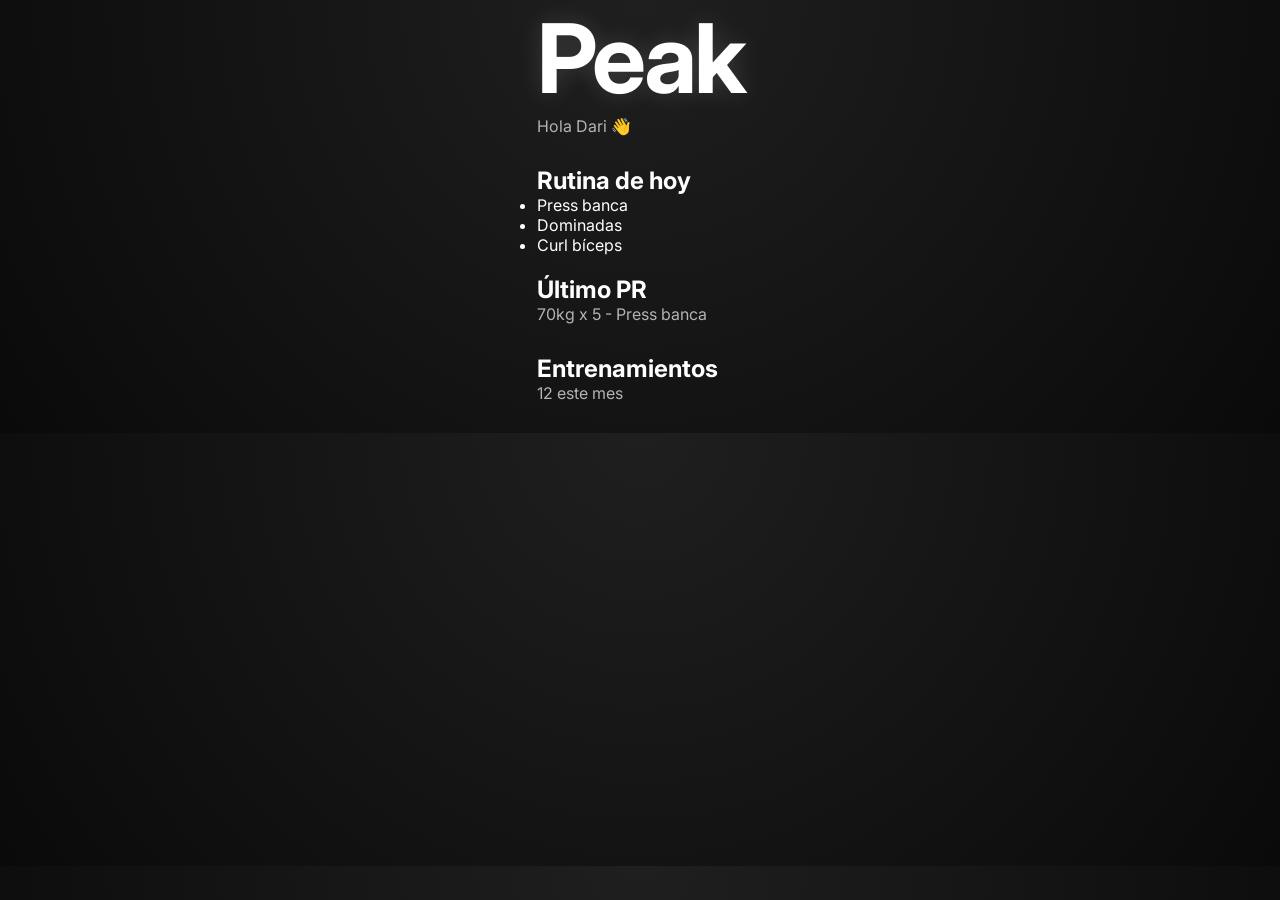
==== frontend/dashboard.html @ 18aa8bbf "Landing page y formularios iniciales" ====
<!DOCTYPE html>
<html lang="en">
<head>
    <meta charset="UTF-8">
    <meta name="viewport" content="width=device-width, initial-scale=1.0">
    <title>Peak - Dashboard</title>

    <link rel="stylesheet" href="style.css">

    <link rel="preconnect" href="https://fonts.googleapis.com">
    <link rel="preconnect" href="https://fonts.gstatic.com" crossorigin>

    <link href="https://fonts.googleapis.com/css2?family=Inter:wght@400;600;700&display=swap" rel="stylesheet">
</head>
<body>
    <div class="Dashboard">
        <div class="tobar">
            <h1>Peak</h1>
            <p>Hola Dari 👋</p>
        </div>    

        <div class="card">
            <div class="card">
                <h2>Rutina de hoy</h2>

                <ul>
                    <li>Press banca</li>
                    <li>Dominadas</li>
                    <li>Curl bíceps</li>
                </ul>
            </div>
<br>
            <div class="card">
                <h2>Último PR</h2>

                <p>70kg x 5 - Press banca</p>
            </div>

            <div class="class">
                <h2>Entrenamientos</h2>

                <p>12 este mes</p>
            </div>
        </div>
    </div>
</body>
</html>
---- frontend/style.css ----
*{
    margin: 0;
    padding: 0;
    box-sizing: border-box;
    font-family: 'Inter', sans-serif;
}

body {
    background: radial-gradient(circle at top, #1f1f1f, #0a0a0a);
    color: white;

    height: 100hv;

    display: flex;
    justify-content: center;
    align-items: center;
}

.container{
    text-align: center;
    background-color: #181818;
    padding: 50px;
    border-radius: 20px;
    width: 500px;
    gap: 10px;
    box-shadow: 0px 30px rgba(255,255,255,0.05);
    display: flex;
    flex-direction: column;
    justify-content: center;
}

h1 {
    font-size: 6rem;
    font-weight: 700;
    letter-spacing: -3px;
    text-shadow: 0px 0px 25px rgba(255,255,255,0.15);
}

p {
    color: #b3b3b3;
    margin-bottom: 30px;
}

.buttons{
    display:flex;
    gap: 15px;
    justify-content: center;
}

button{
    padding: 14px 28px;
    
    border: none;
    border-radius: 12px;

    background-color: white;
    color: black;

    font-size: 1rem;
    font-weight: 600;

    cursor: pointer;

    transition: 0.2s;
}

button:hover{
    transform: translateY(-2px);
}

.form{
    display: flex;
    flex-direction: column;

    gap: 15px;

    margin-top: 25px;
}

input{
    width: 100%;

    padding: 14px;

    border: none;
    border-radius: 12px;

    background-color: #252525;

    color: white;

    font-size: 1rem;
}

input:focus{
    outline: 2px solid white;
}
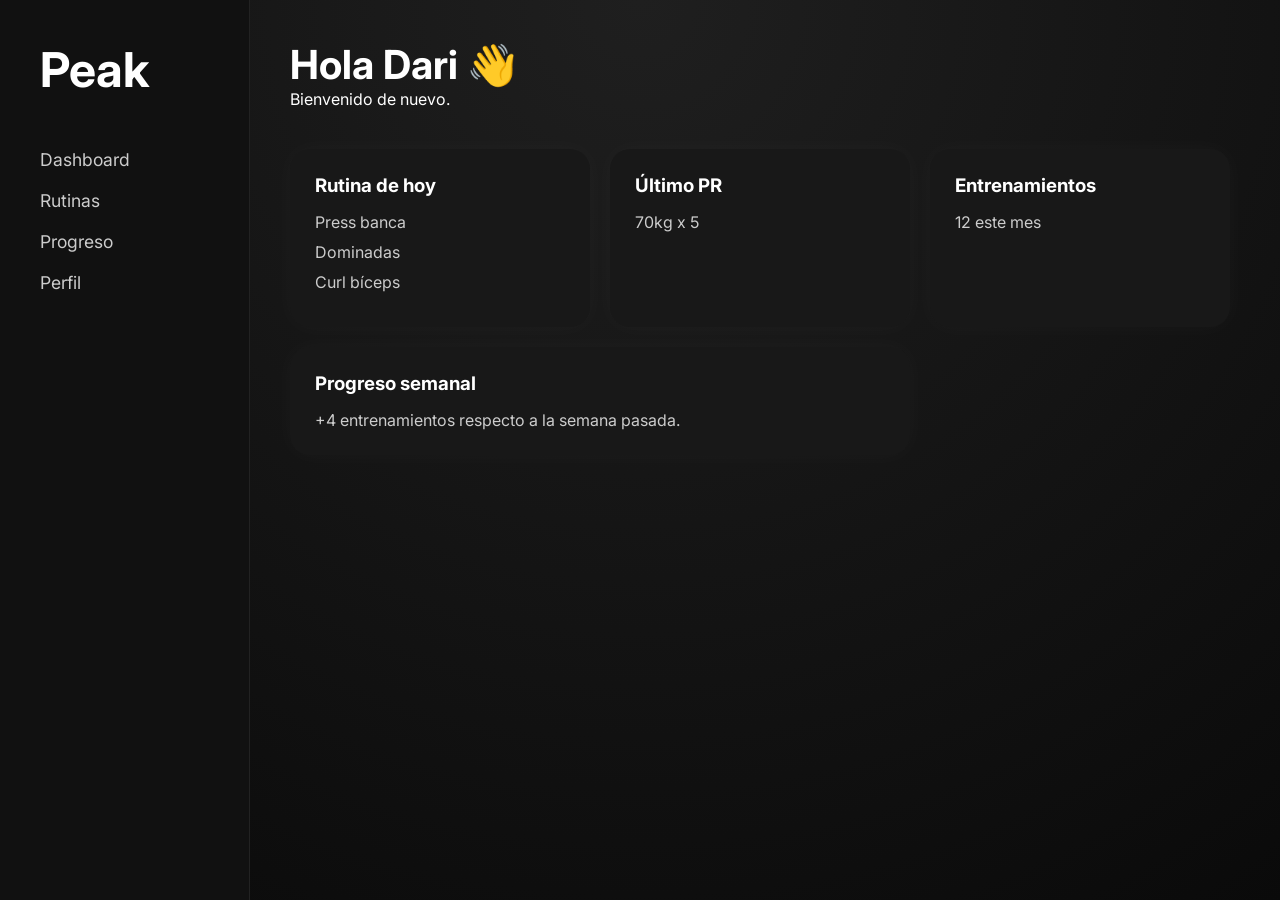
==== commit 12ed3fbb: "puse una dashboard falsa" ====
--- a/frontend/dashboard.html
+++ b/frontend/dashboard.html
@@ -1,47 +1,88 @@
 <!DOCTYPE html>
-<html lang="en">
+<html lang="es">
+
 <head>
     <meta charset="UTF-8">
+
     <meta name="viewport" content="width=device-width, initial-scale=1.0">
-    <title>Peak - Dashboard</title>
+
+    <title>Peak Dashboard</title>
 
     <link rel="stylesheet" href="style.css">
 
     <link rel="preconnect" href="https://fonts.googleapis.com">
+
     <link rel="preconnect" href="https://fonts.gstatic.com" crossorigin>
 
     <link href="https://fonts.googleapis.com/css2?family=Inter:wght@400;600;700&display=swap" rel="stylesheet">
 </head>
+
 <body>
-    <div class="Dashboard">
-        <div class="tobar">
+
+    <div class="layout">
+
+        <aside class="sidebar">
+
             <h1>Peak</h1>
-            <p>Hola Dari 👋</p>
-        </div>    
 
-        <div class="card">
-            <div class="card">
-                <h2>Rutina de hoy</h2>
+            <nav>
 
-                <ul>
-                    <li>Press banca</li>
-                    <li>Dominadas</li>
-                    <li>Curl bíceps</li>
-                </ul>
-            </div>
-<br>
-            <div class="card">
-                <h2>Último PR</h2>
+                <a href="#">Dashboard</a>
+                <a href="#">Rutinas</a>
+                <a href="#">Progreso</a>
+                <a href="#">Perfil</a>
 
-                <p>70kg x 5 - Press banca</p>
+            </nav>
+
+        </aside>
+
+        <main class="main-content">
+
+            <div class="topbar">
+
+                <div>
+                    <h2>Hola Dari 👋</h2>
+                    <p>Bienvenido de nuevo.</p>
+                </div>
+
             </div>
 
-            <div class="class">
-                <h2>Entrenamientos</h2>
+            <div class="cards">
 
-                <p>12 este mes</p>
+                <div class="card">
+                    <h3>Rutina de hoy</h3>
+
+                    <ul>
+                        <li>Press banca</li>
+                        <li>Dominadas</li>
+                        <li>Curl bíceps</li>
+                    </ul>
+                </div>
+
+                <div class="card">
+                    <h3>Último PR</h3>
+
+                    <p>70kg x 5</p>
+                </div>
+
+                <div class="card">
+                    <h3>Entrenamientos</h3>
+
+                    <p>12 este mes</p>
+                </div>
+
+                <div class="card large">
+                    <h3>Progreso semanal</h3>
+
+                    <p>+4 entrenamientos respecto a la semana pasada.</p>
+                </div>
+
             </div>
-        </div>
+
+        </main>
+
     </div>
+
 </body>
+
 </html>
--- a/frontend/style.css
+++ b/frontend/style.css
@@ -2,54 +2,71 @@
     margin: 0;
     padding: 0;
     box-sizing: border-box;
+
     font-family: 'Inter', sans-serif;
 }
 
-body {
+body{
     background: radial-gradient(circle at top, #1f1f1f, #0a0a0a);
+
     color: white;
 
-    height: 100hv;
-
-    display: flex;
-    justify-content: center;
-    align-items: center;
-}
+    min-height: 100vh;
+}
+
+/* LANDING PAGE */
 
 .container{
     text-align: center;
+
     background-color: #181818;
+
     padding: 50px;
+
     border-radius: 20px;
+
     width: 500px;
-    gap: 10px;
-    box-shadow: 0px 30px rgba(255,255,255,0.05);
+    height: 500px;
+
+    box-shadow: 0px 0px 30px rgba(255,255,255,0.05);
+
     display: flex;
     flex-direction: column;
     justify-content: center;
-}
-
-h1 {
+
+    gap: 10px;
+
+    margin: auto;
+    margin-top: 10vh;
+}
+
+.container h1{
     font-size: 6rem;
+
     font-weight: 700;
+
     letter-spacing: -3px;
+
     text-shadow: 0px 0px 25px rgba(255,255,255,0.15);
 }
 
-p {
+.container p{
     color: #b3b3b3;
+
     margin-bottom: 30px;
 }
 
 .buttons{
-    display:flex;
+    display: flex;
+
     gap: 15px;
+
     justify-content: center;
 }
 
 button{
     padding: 14px 28px;
-    
+
     border: none;
     border-radius: 12px;
 
@@ -68,6 +85,8 @@
     transform: translateY(-2px);
 }
 
+/* FORMULARIOS */
+
 .form{
     display: flex;
     flex-direction: column;
@@ -94,4 +113,112 @@
 
 input:focus{
     outline: 2px solid white;
+}
+
+/* DASHBOARD */
+
+.layout{
+    display: flex;
+
+    width: 100%;
+    min-height: 100vh;
+}
+
+.sidebar{
+    width: 250px;
+
+    background-color: #111111;
+
+    padding: 40px;
+
+    border-right: 1px solid #222222;
+}
+
+.sidebar h1{
+    font-size: 3rem;
+
+    margin-bottom: 50px;
+}
+
+.sidebar nav{
+    display: flex;
+    flex-direction: column;
+
+    gap: 20px;
+}
+
+.sidebar a{
+    color: #cccccc;
+
+    text-decoration: none;
+
+    font-size: 1.1rem;
+
+    transition: 0.2s;
+}
+
+.sidebar a:hover{
+    color: white;
+}
+
+.main-content{
+    flex: 1;
+
+    padding: 40px;
+}
+
+.topbar{
+    margin-bottom: 40px;
+}
+
+.topbar h2{
+    font-size: 2.5rem;
+}
+
+.cards{
+    display: flex;
+
+    flex-wrap: wrap;
+
+    gap: 20px;
+}
+
+.card{
+    background-color: #181818;
+
+    padding: 25px;
+
+    border-radius: 20px;
+
+    width: 300px;
+
+    transition: 0.2s;
+
+    box-shadow: 0px 0px 25px rgba(255,255,255,0.03);
+}
+
+.card:hover{
+    transform: translateY(-5px);
+}
+
+.card h3{
+    margin-bottom: 15px;
+}
+
+.card ul{
+    list-style: none;
+}
+
+.card li{
+    margin-bottom: 10px;
+
+    color: #cccccc;
+}
+
+.card p{
+    color: #cccccc;
+}
+
+.large{
+    width: 620px;
 }
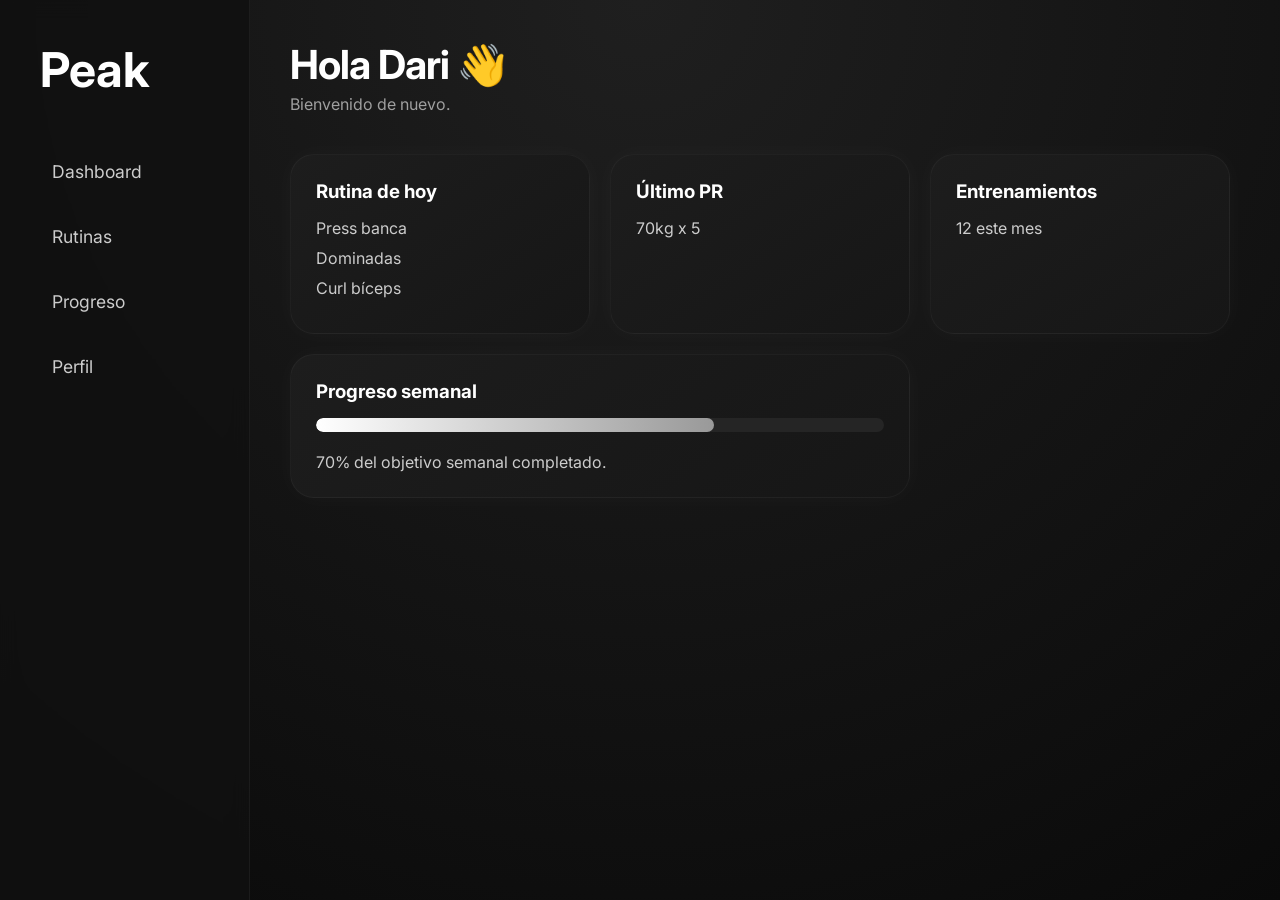
==== commit 16025f42: "termine la dashboard falsa" ====
--- a/frontend/dashboard.html
+++ b/frontend/dashboard.html
@@ -74,7 +74,13 @@
                 <div class="card large">
                     <h3>Progreso semanal</h3>
 
-                    <p>+4 entrenamientos respecto a la semana pasada.</p>
+                    <div class="progress-bar">
+
+                        <div class="progress-fill"></div>
+
+                    </div>
+
+                    <p>70% del objetivo semanal completado.</p>
                 </div>
 
             </div>
--- a/frontend/style.css
+++ b/frontend/style.css
@@ -127,17 +127,21 @@
 .sidebar{
     width: 250px;
 
-    background-color: #111111;
+    background: rgba(17,17,17,0.85);
+
+    backdrop-filter: blur(10px);
 
     padding: 40px;
 
-    border-right: 1px solid #222222;
+    border-right: 1px solid rgba(255,255,255,0.05);
 }
 
 .sidebar h1{
     font-size: 3rem;
 
     margin-bottom: 50px;
+
+    text-shadow: 0px 0px 20px rgba(255,255,255,0.015);
 }
 
 .sidebar nav{
@@ -148,6 +152,10 @@
 }
 
 .sidebar a{
+    padding: 12px;
+
+    border-radius: 12px;
+
     color: #cccccc;
 
     text-decoration: none;
@@ -159,6 +167,8 @@
 
 .sidebar a:hover{
     color: white;
+
+    background-color: rgba(255,255,255,0.05);
 }
 
 .main-content{
@@ -171,8 +181,15 @@
     margin-bottom: 40px;
 }
 
+.topbar p{
+    color: #9f9f9f;
+    margin-top: 5px;
+}
+
 .topbar h2{
     font-size: 2.5rem;
+    font-weight: 700;
+    letter-spacing: -1px;
 }
 
 .cards{
@@ -184,21 +201,32 @@
 }
 
 .card{
-    background-color: #181818;
+    background: linear-gradient(
+        145deg,
+        #1d1d1d,
+        #161616
+    );
+
+    animation: fadeIn 0.5s ease;
 
     padding: 25px;
 
-    border-radius: 20px;
+    border-radius: 24px;
 
     width: 300px;
 
-    transition: 0.2s;
-
-    box-shadow: 0px 0px 25px rgba(255,255,255,0.03);
+    transition: all 0.25s ease;
+
+    box-shadow:
+        0px 0px 25px rgba(255,255,255,0.03);
+
+    border: 1px solid rgba(255,255,255,0.04);
 }
 
 .card:hover{
-    transform: translateY(-5px);
+    transform: translateY(-6px);
+
+    box-shadow: 0px 0px 40px rgba(255,255,255,0.06);
 }
 
 .card h3{
@@ -221,4 +249,41 @@
 
 .large{
     width: 620px;
+}
+
+@keyframes fadeIn{
+
+    from{
+        opacity: 0;
+        transform: translateY(15px);
+    }
+
+    to{
+        opacity: 1;
+        transform: translateY(0px);
+    }
+}
+
+.progress-bar{
+    width: 100%;
+    height: 14px;
+
+    background-color: #252525;
+
+    border-radius: 20px;
+
+    margin-bottom: 20px;
+
+    overflow: hidden;
+}
+
+.progress-fill{
+    width: 70%;
+    height: 100%;
+
+    background: linear-gradient(
+        90deg, white, #999999
+    );
+
+    border-radius: 20px;
 }
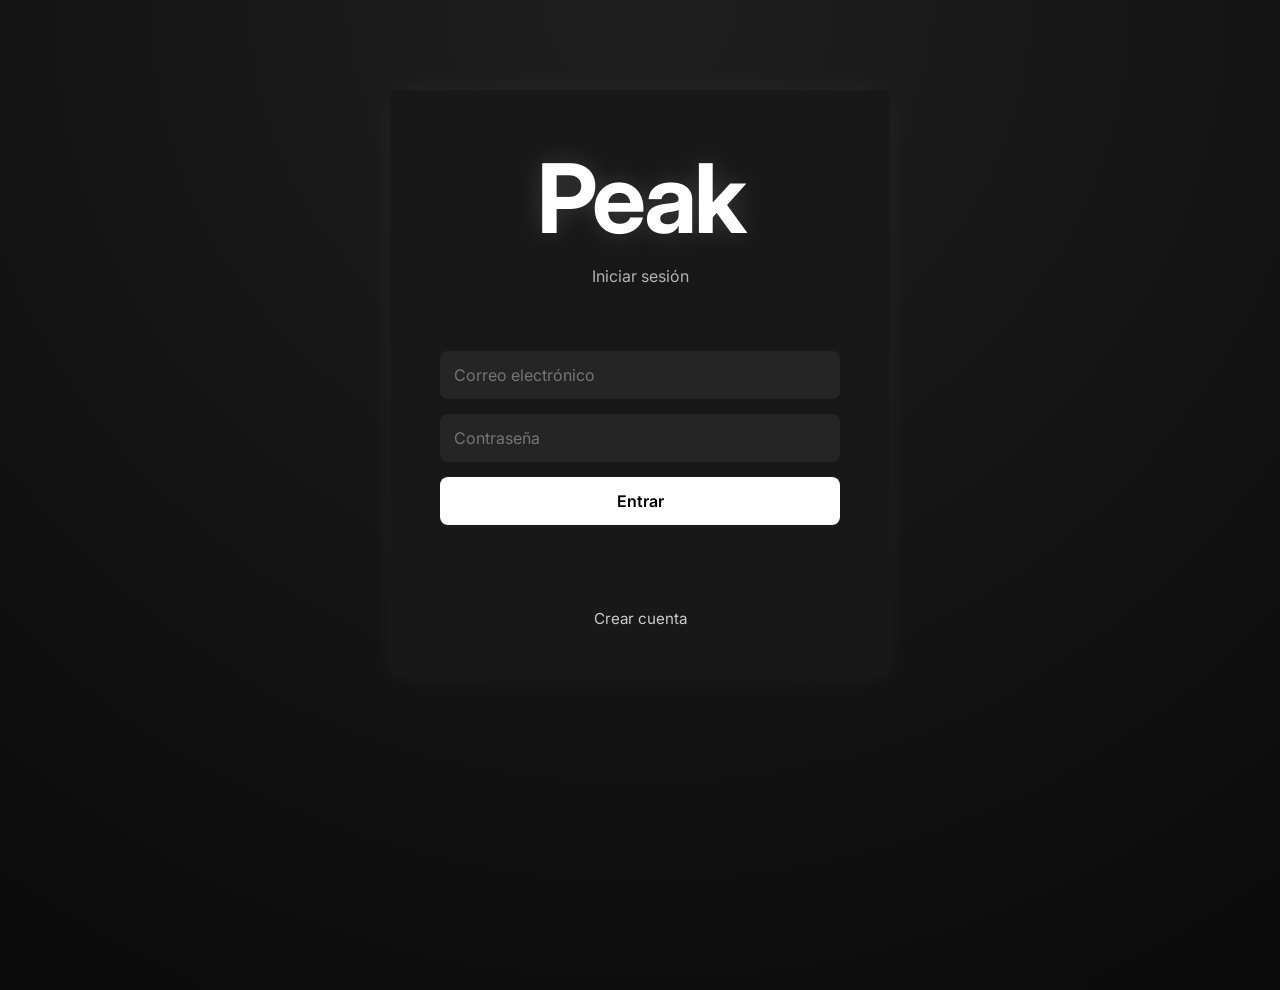
==== commit ce9eeb81: "sistema de login finished" ====
--- a/frontend/dashboard.html
+++ b/frontend/dashboard.html
@@ -17,7 +17,7 @@
     <link href="https://fonts.googleapis.com/css2?family=Inter:wght@400;600;700&display=swap" rel="stylesheet">
 </head>
 
-<body>
+<body class="auth-required">
 
     <div class="layout">
 
@@ -31,6 +31,7 @@
                 <a href="#">Rutinas</a>
                 <a href="#">Progreso</a>
                 <a href="#">Perfil</a>
+                <button type="button" id="logout-button" class="nav-button">Salir</button>
 
             </nav>
 
@@ -41,7 +42,7 @@
             <div class="topbar">
 
                 <div>
-                    <h2>Hola Dari 👋</h2>
+                    <h2 id="welcome-title">Hola</h2>
                     <p>Bienvenido de nuevo.</p>
                 </div>
 
@@ -55,12 +56,12 @@
                     <ul>
                         <li>Press banca</li>
                         <li>Dominadas</li>
-                        <li>Curl bíceps</li>
+                        <li>Curl b&iacute;ceps</li>
                     </ul>
                 </div>
 
                 <div class="card">
-                    <h3>Último PR</h3>
+                    <h3>&Uacute;ltimo PR</h3>
 
                     <p>70kg x 5</p>
                 </div>
@@ -89,6 +90,7 @@
 
     </div>
 
+    <script src="auth.js"></script>
 </body>
 
-</html>+</html>
--- a/frontend/style.css
+++ b/frontend/style.css
@@ -14,6 +14,14 @@
     min-height: 100vh;
 }
 
+.auth-required .layout{
+    visibility: hidden;
+}
+
+.auth-required.auth-ready .layout{
+    visibility: visible;
+}
+
 /* LANDING PAGE */
 
 .container{
@@ -23,10 +31,10 @@
 
     padding: 50px;
 
-    border-radius: 20px;
-
-    width: 500px;
-    height: 500px;
+    border-radius: 8px;
+
+    width: min(500px, calc(100% - 32px));
+    min-height: 500px;
 
     box-shadow: 0px 0px 30px rgba(255,255,255,0.05);
 
@@ -41,7 +49,7 @@
 }
 
 .container h1{
-    font-size: 6rem;
+    font-size: clamp(4rem, 18vw, 6rem);
 
     font-weight: 700;
 
@@ -68,7 +76,7 @@
     padding: 14px 28px;
 
     border: none;
-    border-radius: 12px;
+    border-radius: 8px;
 
     background-color: white;
     color: black;
@@ -96,13 +104,14 @@
     margin-top: 25px;
 }
 
-input{
+input,
+select{
     width: 100%;
 
     padding: 14px;
 
     border: none;
-    border-radius: 12px;
+    border-radius: 8px;
 
     background-color: #252525;
 
@@ -111,8 +120,37 @@
     font-size: 1rem;
 }
 
-input:focus{
+select{
+    appearance: none;
+}
+
+input:focus,
+select:focus{
     outline: 2px solid white;
+}
+
+.form-grid{
+    display: grid;
+    grid-template-columns: repeat(2, minmax(0, 1fr));
+    gap: 12px;
+}
+
+.form-message{
+    min-height: 20px;
+    margin-top: 4px;
+    margin-bottom: 0;
+    color: #d8d8d8;
+    font-size: 0.95rem;
+}
+
+.secondary-link{
+    color: #cccccc;
+    text-decoration: none;
+    font-size: 0.95rem;
+}
+
+.secondary-link:hover{
+    color: white;
 }
 
 /* DASHBOARD */
@@ -154,7 +192,7 @@
 .sidebar a{
     padding: 12px;
 
-    border-radius: 12px;
+    border-radius: 8px;
 
     color: #cccccc;
 
@@ -165,7 +203,26 @@
     transition: 0.2s;
 }
 
-.sidebar a:hover{
+.nav-button{
+    width: 100%;
+    padding: 12px;
+
+    border: none;
+    border-radius: 8px;
+
+    background: transparent;
+    color: #cccccc;
+
+    font-size: 1.1rem;
+    font-weight: 400;
+    text-align: left;
+
+    cursor: pointer;
+    transition: 0.2s;
+}
+
+.sidebar a:hover,
+.nav-button:hover{
     color: white;
 
     background-color: rgba(255,255,255,0.05);
@@ -211,9 +268,9 @@
 
     padding: 25px;
 
-    border-radius: 24px;
-
-    width: 300px;
+    border-radius: 8px;
+
+    width: min(300px, 100%);
 
     transition: all 0.25s ease;
 
@@ -248,7 +305,7 @@
 }
 
 .large{
-    width: 620px;
+    width: min(620px, 100%);
 }
 
 @keyframes fadeIn{
@@ -286,4 +343,51 @@
     );
 
     border-radius: 20px;
-}+}
+
+@media (max-width: 760px){
+    .container{
+        padding: 32px 24px;
+        min-height: auto;
+        margin-top: 6vh;
+    }
+
+    .buttons{
+        flex-direction: column;
+    }
+
+    .form-grid{
+        grid-template-columns: 1fr;
+    }
+
+    .layout{
+        flex-direction: column;
+    }
+
+    .sidebar{
+        width: 100%;
+        padding: 24px;
+    }
+
+    .sidebar h1{
+        margin-bottom: 24px;
+    }
+
+    .sidebar nav{
+        flex-direction: row;
+        flex-wrap: wrap;
+        gap: 10px;
+    }
+
+    .main-content{
+        padding: 24px;
+    }
+
+    .topbar h2{
+        font-size: 2rem;
+    }
+
+    .cards{
+        flex-direction: column;
+    }
+}
